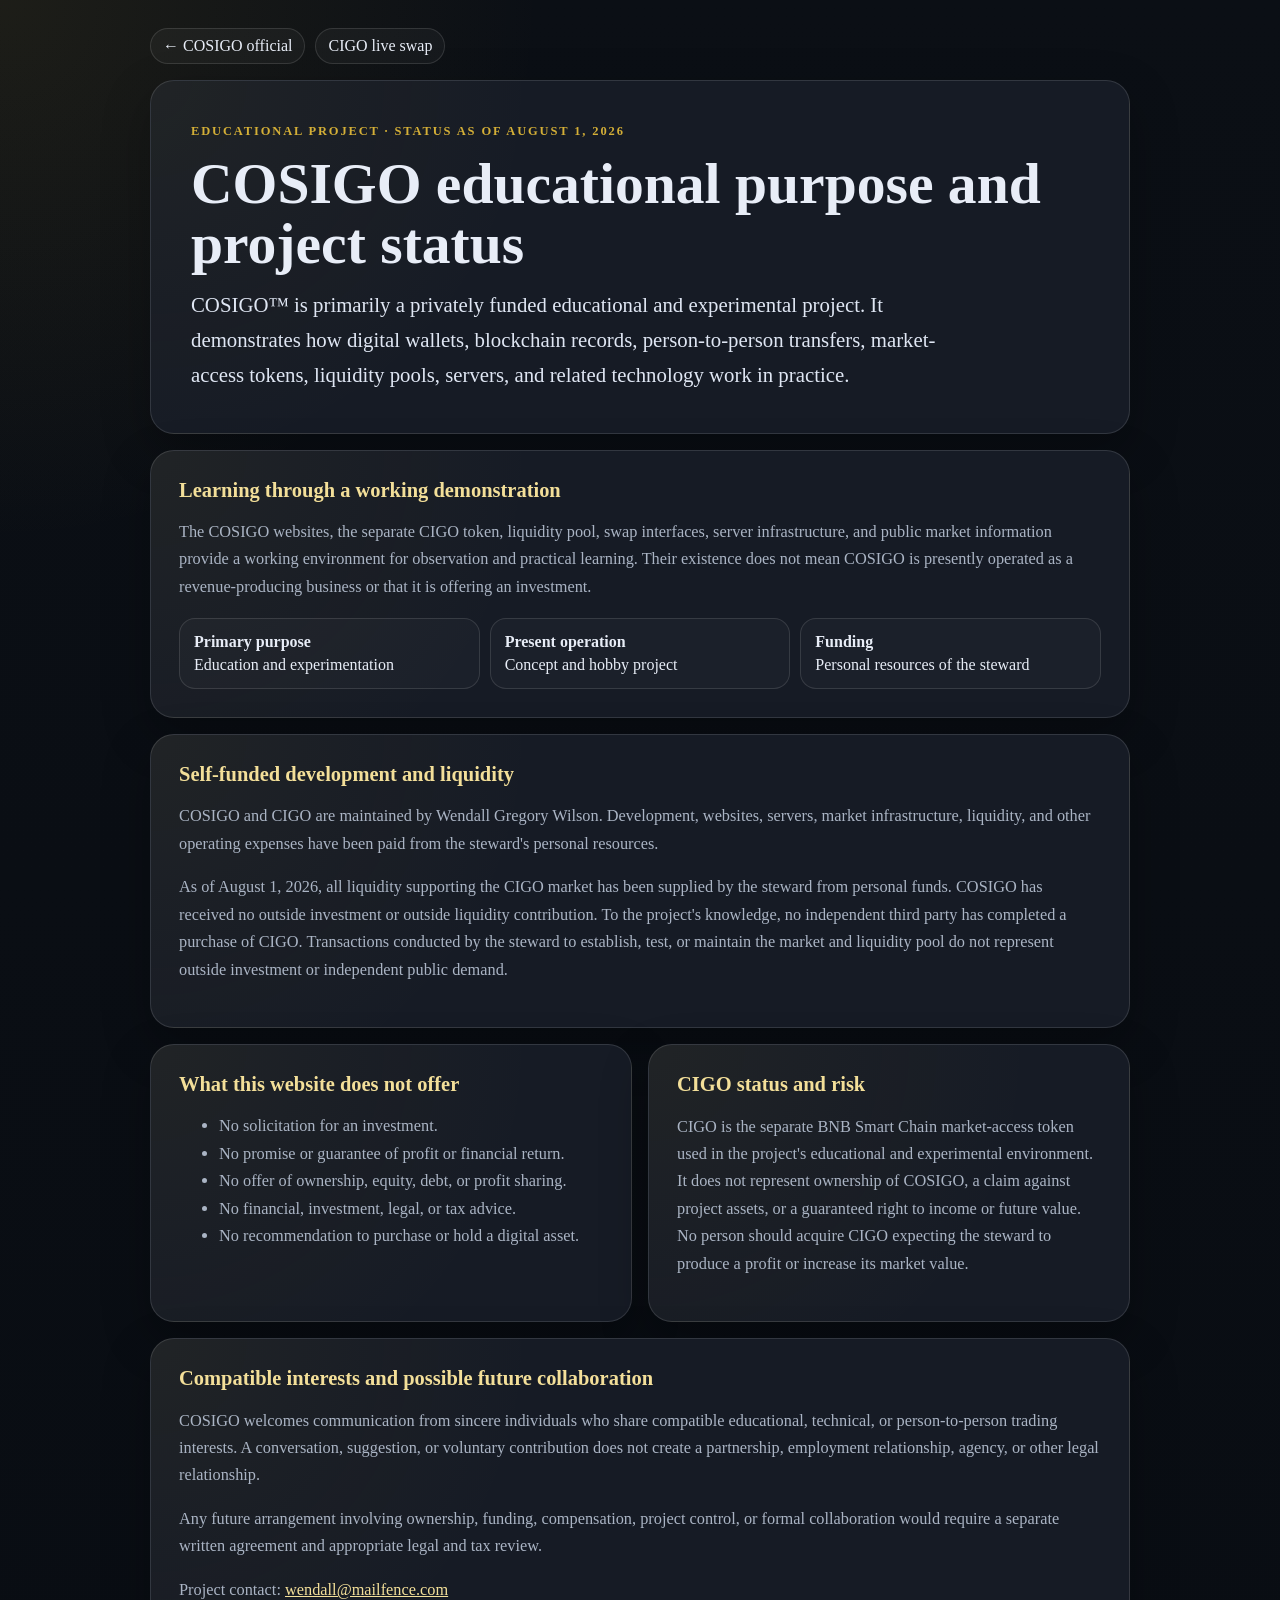
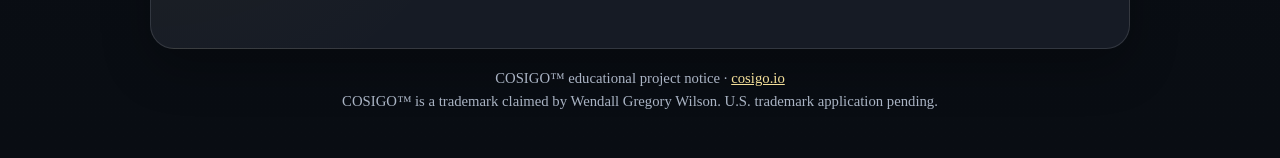
==== public/project-status.html @ 33da20d5 "Publish educational project status notice" ====
<!doctype html>
<html lang="en">
<head>
  <meta charset="utf-8">
  <title>COSIGO Educational Purpose and Project Status</title>
  <meta name="description" content="Official COSIGO educational-project notice: a privately and self-funded blockchain, wallet, person-to-person transfer, token, liquidity, and server demonstration—not a business or investment offering.">
  <meta name="robots" content="index,follow,max-image-preview:large,max-snippet:-1,max-video-preview:-1">
  <meta name="viewport" content="width=device-width,initial-scale=1">
  <meta name="author" content="COSIGO">
  <meta name="theme-color" content="#0b0f15">
  <link rel="canonical" href="https://cosigo.io/project-status.html">

  <meta property="og:title" content="COSIGO Educational Purpose and Project Status">
  <meta property="og:description" content="COSIGO is a privately and self-funded educational blockchain project—not a revenue-producing business or investment offering.">
  <meta property="og:type" content="website">
  <meta property="og:url" content="https://cosigo.io/project-status.html">
  <meta property="og:site_name" content="COSIGO">
  <meta property="og:locale" content="en_US">
  <meta property="og:image" content="https://cosigo.io/shared/assets/cosigo_master/cosigo_master_512.png">
  <meta property="og:image:alt" content="COSIGO educational blockchain and digital-wallet project">

  <meta name="twitter:card" content="summary_large_image">
  <meta name="twitter:title" content="COSIGO Educational Purpose and Project Status">
  <meta name="twitter:description" content="Privately funded educational blockchain, wallet, token, liquidity, and server demonstration—not an investment offering.">
  <meta name="twitter:image" content="https://cosigo.io/shared/assets/cosigo_master/cosigo_master_512.png">

  <link rel="icon" href="/favicon.ico">
  <link rel="icon" type="image/svg+xml" href="/favicon.svg">
  <link rel="apple-touch-icon" sizes="180x180" href="/apple-touch-icon.png">

  <script type="application/ld+json">
  {
    "@context": "https://schema.org",
    "@type": "WebPage",
    "name": "COSIGO Educational Purpose and Project Status",
    "url": "https://cosigo.io/project-status.html",
    "description": "Official notice describing COSIGO as a privately and self-funded educational and experimental blockchain project, not a revenue-producing business or investment offering.",
    "datePublished": "2026-08-01",
    "dateModified": "2026-08-01",
    "inLanguage": "en",
    "isPartOf": {
      "@type": "WebSite",
      "name": "COSIGO",
      "url": "https://cosigo.io/"
    },
    "about": [
      {"@type":"Thing","name":"Blockchain education"},
      {"@type":"Thing","name":"Digital-wallet education"},
      {"@type":"Thing","name":"Person-to-person digital transfers"},
      {"@type":"Thing","name":"Liquidity-pool demonstration"},
      {"@type":"Thing","name":"Self-hosted server infrastructure"}
    ],
    "author": {
      "@type": "Person",
      "name": "Wendall Gregory Wilson"
    }
  }
  </script>

  <style>
    :root{--bg:#0b0f15;--panel:#171d27;--line:rgba(255,255,255,.12);--ink:#e8edf7;--muted:#aab4c4;--gold:#d4af37;--soft:#f3df99}
    *{box-sizing:border-box}
    body{margin:0;background:radial-gradient(circle at top left,rgba(212,175,55,.09),transparent 34rem),linear-gradient(180deg,#0b0f15,#090d13);color:var(--ink);font-family:ui-serif,Georgia,"Times New Roman",serif}
    a{color:var(--soft)}
    .wrap{width:min(980px,calc(100% - 36px));margin:28px auto 44px}
    nav{display:flex;flex-wrap:wrap;gap:10px;margin-bottom:16px}
    nav a{padding:8px 12px;border:1px solid var(--line);border-radius:999px;color:var(--ink);text-decoration:none;background:rgba(255,255,255,.035)}
    header,.card{border:1px solid var(--line);border-radius:24px;background:radial-gradient(circle at top left,rgba(212,175,55,.055),transparent 24rem),rgba(23,29,39,.96);box-shadow:0 18px 48px rgba(0,0,0,.28)}
    header{padding:clamp(22px,4vw,40px)}
    .eyebrow{margin:0 0 12px;color:var(--gold);font-size:.78rem;font-weight:700;letter-spacing:.15em;text-transform:uppercase}
    h1{margin:0 0 14px;font-size:clamp(2rem,5vw,3.6rem);line-height:1.04}
    h2{margin:0 0 10px;color:var(--soft);font-size:1.28rem}
    p,li{color:var(--muted);font-size:1.02rem;line-height:1.68}
    .lead{max-width:760px;margin:0;color:#dfe6f3;font-size:clamp(1.08rem,2.4vw,1.3rem)}
    .grid{display:grid;grid-template-columns:repeat(2,minmax(0,1fr));gap:16px;margin-top:16px}
    .card{padding:clamp(20px,3vw,28px)}
    .full{grid-column:1/-1}
    .facts{display:grid;grid-template-columns:repeat(3,minmax(0,1fr));gap:10px;margin-top:18px}
    .fact{padding:14px;border:1px solid var(--line);border-radius:16px;background:rgba(255,255,255,.025)}
    .fact strong{display:block;margin-bottom:5px;color:var(--ink)}
    footer{margin-top:18px;color:var(--muted);font-size:.92rem;line-height:1.6;text-align:center}
    @media(max-width:720px){.grid,.facts{grid-template-columns:1fr}}
  </style>
</head>
<body>
  <main class="wrap">
    <nav aria-label="Project links">
      <a href="/">&larr; COSIGO official</a>
      <a href="https://trade.cosigo.io/">CIGO live swap</a>
    </nav>

    <header>
      <p class="eyebrow">Educational project · Status as of August 1, 2026</p>
      <h1>COSIGO educational purpose and project status</h1>
      <p class="lead">
        COSIGO&trade; is primarily a privately funded educational and experimental project. It demonstrates how
        digital wallets, blockchain records, person-to-person transfers, market-access tokens, liquidity pools,
        servers, and related technology work in practice.
      </p>
    </header>

    <section class="grid" aria-label="COSIGO project status">
      <article class="card full">
        <h2>Learning through a working demonstration</h2>
        <p>
          The COSIGO websites, the separate CIGO token, liquidity pool, swap interfaces, server infrastructure,
          and public market information provide a working environment for observation and practical learning.
          Their existence does not mean COSIGO is presently operated as a revenue-producing business or that it
          is offering an investment.
        </p>

        <div class="facts" aria-label="Current project facts">
          <div class="fact">
            <strong>Primary purpose</strong>
            Education and experimentation
          </div>
          <div class="fact">
            <strong>Present operation</strong>
            Concept and hobby project
          </div>
          <div class="fact">
            <strong>Funding</strong>
            Personal resources of the steward
          </div>
        </div>
      </article>

      <article class="card full">
        <h2>Self-funded development and liquidity</h2>
        <p>
          COSIGO and CIGO are maintained by Wendall Gregory Wilson. Development, websites, servers, market
          infrastructure, liquidity, and other operating expenses have been paid from the steward's personal
          resources.
        </p>
        <p>
          As of August 1, 2026, all liquidity supporting the CIGO market has been supplied by the steward from
          personal funds. COSIGO has received no outside investment or outside liquidity contribution. To the
          project's knowledge, no independent third party has completed a purchase of CIGO. Transactions conducted
          by the steward to establish, test, or maintain the market and liquidity pool do not represent outside
          investment or independent public demand.
        </p>
      </article>

      <article class="card">
        <h2>What this website does not offer</h2>
        <ul>
          <li>No solicitation for an investment.</li>
          <li>No promise or guarantee of profit or financial return.</li>
          <li>No offer of ownership, equity, debt, or profit sharing.</li>
          <li>No financial, investment, legal, or tax advice.</li>
          <li>No recommendation to purchase or hold a digital asset.</li>
        </ul>
      </article>

      <article class="card">
        <h2>CIGO status and risk</h2>
        <p>
          CIGO is the separate BNB Smart Chain market-access token used in the project's educational and
          experimental environment. It does not represent ownership of COSIGO, a claim against project assets,
          or a guaranteed right to income or future value. No person should acquire CIGO expecting the steward
          to produce a profit or increase its market value.
        </p>
      </article>

      <article class="card full">
        <h2>Compatible interests and possible future collaboration</h2>
        <p>
          COSIGO welcomes communication from sincere individuals who share compatible educational, technical,
          or person-to-person trading interests. A conversation, suggestion, or voluntary contribution does not
          create a partnership, employment relationship, agency, or other legal relationship.
        </p>
        <p>
          Any future arrangement involving ownership, funding, compensation, project control, or formal
          collaboration would require a separate written agreement and appropriate legal and tax review.
        </p>
        <p>Project contact: <a href="mailto:wendall@mailfence.com">wendall@mailfence.com</a></p>
      </article>
    </section>

    <footer>
      COSIGO&trade; educational project notice · <a href="/">cosigo.io</a><br>
      COSIGO&trade; is a trademark claimed by Wendall Gregory Wilson. U.S. trademark application pending.
    </footer>
  </main>
</body>
</html>
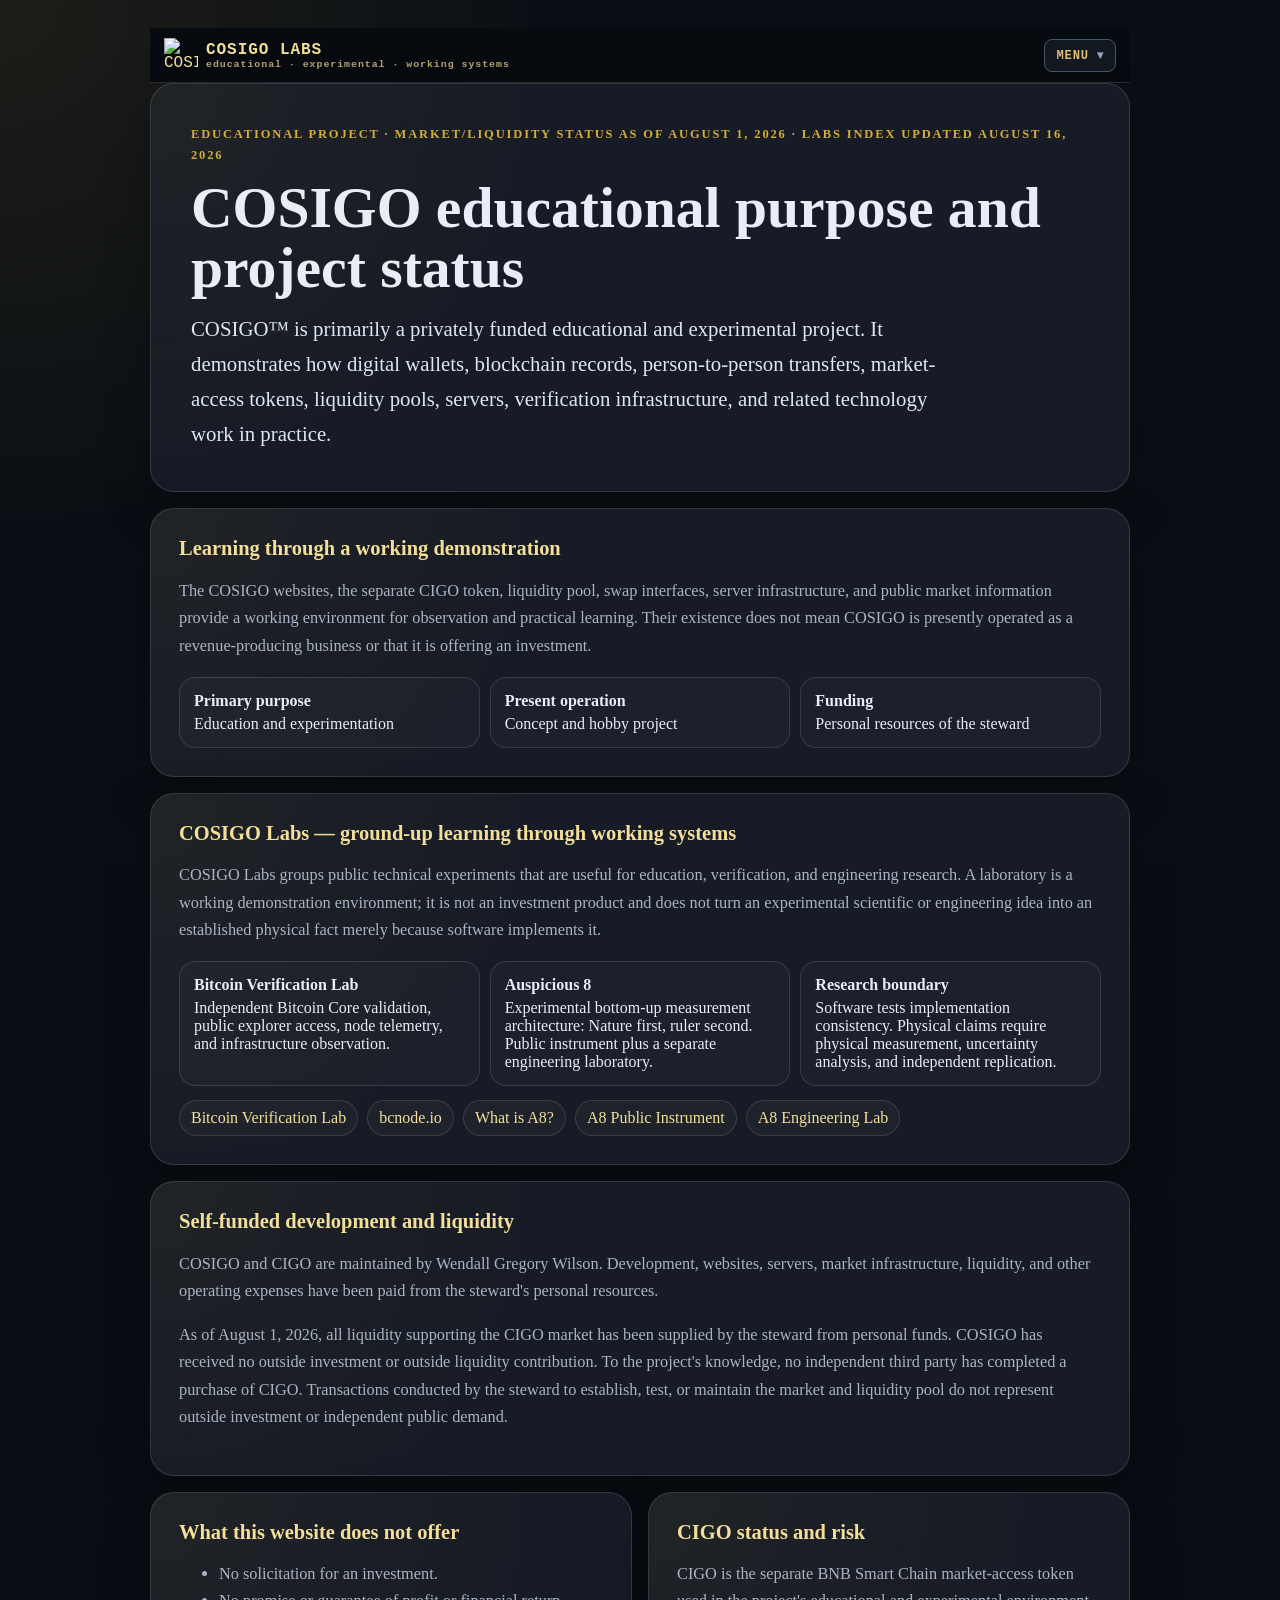
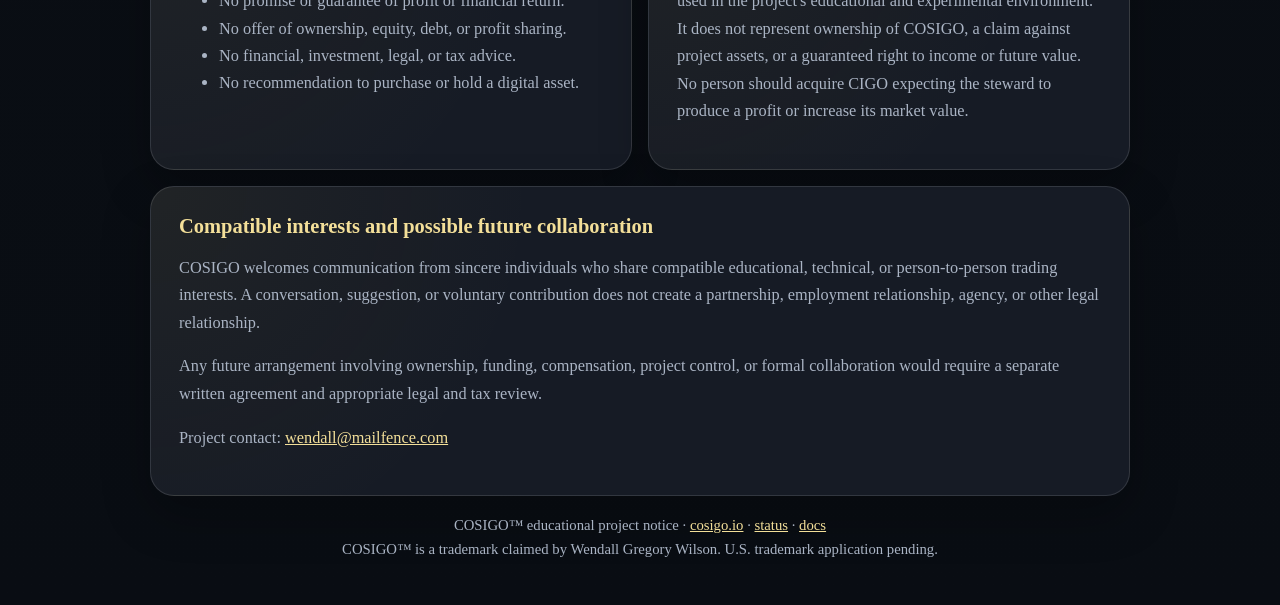
==== commit 320a2fd5: "cosigo: standardize project status navigation" ====
--- a/public/project-status.html
+++ b/public/project-status.html
@@ -2,26 +2,26 @@
 <html lang="en">
 <head>
   <meta charset="utf-8">
-  <title>COSIGO Educational Purpose and Project Status</title>
-  <meta name="description" content="Official COSIGO educational-project notice: a privately and self-funded blockchain, wallet, person-to-person transfer, token, liquidity, and server demonstration—not a business or investment offering.">
+  <title>COSIGO Educational Purpose, Project Status & Labs</title>
+  <meta name="description" content="Official COSIGO educational-project notice: a privately and self-funded blockchain, wallet, person-to-person transfer, token, liquidity, server, Bitcoin verification, and experimental measurement demonstration—not a business or investment offering.">
   <meta name="robots" content="index,follow,max-image-preview:large,max-snippet:-1,max-video-preview:-1">
   <meta name="viewport" content="width=device-width,initial-scale=1">
   <meta name="author" content="COSIGO">
   <meta name="theme-color" content="#0b0f15">
   <link rel="canonical" href="https://cosigo.io/project-status.html">
 
-  <meta property="og:title" content="COSIGO Educational Purpose and Project Status">
-  <meta property="og:description" content="COSIGO is a privately and self-funded educational blockchain project—not a revenue-producing business or investment offering.">
+  <meta property="og:title" content="COSIGO Educational Purpose, Project Status & Labs">
+  <meta property="og:description" content="COSIGO is a privately and self-funded educational project—not a revenue-producing business or investment offering. This page also identifies its public Bitcoin verification and Auspicious 8 laboratory surfaces.">
   <meta property="og:type" content="website">
   <meta property="og:url" content="https://cosigo.io/project-status.html">
   <meta property="og:site_name" content="COSIGO">
   <meta property="og:locale" content="en_US">
   <meta property="og:image" content="https://cosigo.io/shared/assets/cosigo_master/cosigo_master_512.png">
-  <meta property="og:image:alt" content="COSIGO educational blockchain and digital-wallet project">
+  <meta property="og:image:alt" content="COSIGO educational project and laboratory status">
 
   <meta name="twitter:card" content="summary_large_image">
-  <meta name="twitter:title" content="COSIGO Educational Purpose and Project Status">
-  <meta name="twitter:description" content="Privately funded educational blockchain, wallet, token, liquidity, and server demonstration—not an investment offering.">
+  <meta name="twitter:title" content="COSIGO Educational Purpose, Project Status & Labs">
+  <meta name="twitter:description" content="Privately funded educational blockchain, wallet, infrastructure, verification and measurement demonstrations—not an investment offering.">
   <meta name="twitter:image" content="https://cosigo.io/shared/assets/cosigo_master/cosigo_master_512.png">
 
   <link rel="icon" href="/favicon.ico">
@@ -32,11 +32,11 @@
   {
     "@context": "https://schema.org",
     "@type": "WebPage",
-    "name": "COSIGO Educational Purpose and Project Status",
+    "name": "COSIGO Educational Purpose, Project Status & Labs",
     "url": "https://cosigo.io/project-status.html",
-    "description": "Official notice describing COSIGO as a privately and self-funded educational and experimental blockchain project, not a revenue-producing business or investment offering.",
+    "description": "Official notice describing COSIGO as a privately and self-funded educational and experimental project, not a revenue-producing business or investment offering, with public links to its working laboratories.",
     "datePublished": "2026-08-01",
-    "dateModified": "2026-08-01",
+    "dateModified": "2026-08-16",
     "inLanguage": "en",
     "isPartOf": {
       "@type": "WebSite",
@@ -48,7 +48,9 @@
       {"@type":"Thing","name":"Digital-wallet education"},
       {"@type":"Thing","name":"Person-to-person digital transfers"},
       {"@type":"Thing","name":"Liquidity-pool demonstration"},
-      {"@type":"Thing","name":"Self-hosted server infrastructure"}
+      {"@type":"Thing","name":"Self-hosted server infrastructure"},
+      {"@type":"Thing","name":"Independent Bitcoin verification"},
+      {"@type":"Thing","name":"Auspicious 8 experimental measurement research"}
     ],
     "author": {
       "@type": "Person",
@@ -63,8 +65,14 @@
     body{margin:0;background:radial-gradient(circle at top left,rgba(212,175,55,.09),transparent 34rem),linear-gradient(180deg,#0b0f15,#090d13);color:var(--ink);font-family:ui-serif,Georgia,"Times New Roman",serif}
     a{color:var(--soft)}
     .wrap{width:min(980px,calc(100% - 36px));margin:28px auto 44px}
-    nav{display:flex;flex-wrap:wrap;gap:10px;margin-bottom:16px}
-    nav a{padding:8px 12px;border:1px solid var(--line);border-radius:999px;color:var(--ink);text-decoration:none;background:rgba(255,255,255,.035)}
+    .labs-nav{display:flex;align-items:center;justify-content:space-between;gap:14px;flex-wrap:wrap;margin-bottom:16px;padding:10px 12px;border:1px solid var(--line);border-radius:20px;background:rgba(255,255,255,.035);box-shadow:0 12px 30px rgba(0,0,0,.18)}
+    .labs-brand{display:inline-flex;align-items:center;gap:10px;color:var(--ink);text-decoration:none;font-weight:800;letter-spacing:.05em}
+    .labs-brand img{width:34px;height:34px;object-fit:contain;border-radius:9px}
+    .labs-brand span{display:block}
+    .labs-brand small{display:block;color:var(--muted);font-size:.72rem;font-weight:400;letter-spacing:.02em}
+    .labs-links{display:flex;flex-wrap:wrap;gap:8px;justify-content:flex-end}
+    .labs-links a{padding:8px 12px;border:1px solid var(--line);border-radius:999px;color:var(--ink);text-decoration:none;background:rgba(255,255,255,.035)}
+    .labs-links a:hover{border-color:rgba(212,175,55,.48);background:rgba(212,175,55,.08)}
     header,.card{border:1px solid var(--line);border-radius:24px;background:radial-gradient(circle at top left,rgba(212,175,55,.055),transparent 24rem),rgba(23,29,39,.96);box-shadow:0 18px 48px rgba(0,0,0,.28)}
     header{padding:clamp(22px,4vw,40px)}
     .eyebrow{margin:0 0 12px;color:var(--gold);font-size:.78rem;font-weight:700;letter-spacing:.15em;text-transform:uppercase}
@@ -78,24 +86,166 @@
     .facts{display:grid;grid-template-columns:repeat(3,minmax(0,1fr));gap:10px;margin-top:18px}
     .fact{padding:14px;border:1px solid var(--line);border-radius:16px;background:rgba(255,255,255,.025)}
     .fact strong{display:block;margin-bottom:5px;color:var(--ink)}
+    .lab-links{display:flex;flex-wrap:wrap;gap:9px;margin-top:14px}
+    .lab-links a{padding:8px 11px;border:1px solid var(--line);border-radius:999px;text-decoration:none;background:rgba(255,255,255,.03)}
     footer{margin-top:18px;color:var(--muted);font-size:.92rem;line-height:1.6;text-align:center}
-    @media(max-width:720px){.grid,.facts{grid-template-columns:1fr}}
+    @media(max-width:720px){.grid,.facts{grid-template-columns:1fr}.labs-nav{align-items:flex-start}.labs-links{justify-content:flex-start}}
   </style>
+
+<style id="a8-standard-dropdown-menu">
+/* A8 SINGLE DROPDOWN NAV · SITE STANDARD */
+#a8-topside-coherence-02{
+  display:block;
+  margin:0;
+  padding:10px 14px;
+  border-bottom:1px solid rgba(255,255,255,.14);
+  background:rgba(7,11,16,.96);
+  font-family:ui-monospace,SFMono-Regular,Menlo,Consolas,"Liberation Mono",monospace;
+}
+
+#a8-topside-coherence-02 .a8-topline{
+  max-width:1440px;
+  margin:0 auto;
+  display:flex;
+  gap:12px;
+  align-items:center;
+  flex-wrap:wrap;
+}
+
+#a8-topside-coherence-02 .cosigo-global-brand{
+  display:flex;
+  gap:8px;
+  align-items:center;
+  text-decoration:none;
+}
+
+#a8-topside-coherence-02 .cosigo-global-brand img{
+  width:34px;
+  height:34px;
+  object-fit:contain;
+}
+
+#a8-topside-coherence-02 .cosigo-global-brand span{
+  font-weight:900;
+  letter-spacing:.06em;
+}
+
+#a8-topside-coherence-02 .cosigo-global-brand small{
+  display:block;
+  opacity:.72;
+  font-size:.62rem;
+}
+
+#a8-topside-coherence-02 a{
+  text-decoration:none;
+}
+
+#a8-topside-coherence-02 .a8-menu{
+  position:relative;
+  margin-left:auto;
+}
+
+#a8-topside-coherence-02 .a8-menu summary{
+  list-style:none;
+  cursor:pointer;
+  padding:8px 11px;
+  border:1px solid #425467;
+  border-radius:8px;
+  background:#111820;
+  color:#e0bd72;
+  font-size:.76rem;
+  font-weight:900;
+  letter-spacing:.07em;
+  user-select:none;
+}
+
+#a8-topside-coherence-02 .a8-menu summary::-webkit-details-marker{
+  display:none;
+}
+
+#a8-topside-coherence-02 .a8-menu summary::after{
+  content:" ▾";
+  color:#92a5b8;
+}
+
+#a8-topside-coherence-02 .a8-menu[open] summary::after{
+  content:" ▴";
+}
+
+#a8-topside-coherence-02 .a8-menu-panel{
+  position:absolute;
+  z-index:1000;
+  right:0;
+  top:calc(100% + 7px);
+  min-width:180px;
+  padding:7px;
+  border:1px solid #425467;
+  border-radius:9px;
+  background:#0d141b;
+  box-shadow:0 12px 28px rgba(0,0,0,.38);
+}
+
+#a8-topside-coherence-02 .a8-menu-panel a{
+  display:block;
+  padding:9px 10px;
+  border-radius:6px;
+  color:#c8ddf5;
+  font-size:.78rem;
+  font-weight:800;
+  white-space:nowrap;
+}
+
+#a8-topside-coherence-02 .a8-menu-panel a:hover,
+#a8-topside-coherence-02 .a8-menu-panel a:focus,
+#a8-topside-coherence-02 .a8-menu-panel a[aria-current="page"]{
+  background:#182431;
+  color:#fff;
+}
+
+@media(max-width:760px){
+  #a8-topside-coherence-02 .a8-menu-panel{
+    min-width:170px;
+  }
+}
+</style>
+
 </head>
 <body>
   <main class="wrap">
-    <nav aria-label="Project links">
-      <a href="/">&larr; COSIGO official</a>
-      <a href="https://trade.cosigo.io/">CIGO live swap</a>
+    <nav id="a8-topside-coherence-02" aria-label="COSIGO Labs and project links">
+      <div class="a8-topline">
+        <a class="cosigo-global-brand" href="/">
+          <img src="/shared/assets/cosigo_master/cosigo_master_64.png" alt="COSIGO">
+          <span>
+            COSIGO LABS
+            <small>educational · experimental · working systems</small>
+          </span>
+        </a>
+
+        <details class="a8-menu">
+          <summary>MENU</summary>
+          <div class="a8-menu-panel">
+            <a href="/">COSIGO Home</a>
+            <a href="/status.html">Status</a>
+            <a href="https://docs.cosigo.io/">Docs</a>
+            <a href="https://node.cosigo.io/">Bitcoin Verification Lab</a>
+            <a href="https://bcnode.io/">bcnode.io</a>
+            <a href="https://about.cosigo.io/">What is A8?</a>
+            <a href="https://a8.cosigo.io/">A8 Public</a>
+            <a href="https://lab.cosigo.io/">A8 Engineering</a>
+            <a href="https://trade.cosigo.io/">CIGO Trade</a>
+          </div>
+        </details>
+      </div>
     </nav>
 
     <header>
-      <p class="eyebrow">Educational project · Status as of August 1, 2026</p>
+      <p class="eyebrow">Educational project · Market/liquidity status as of August 1, 2026 · Labs index updated August 16, 2026</p>
       <h1>COSIGO educational purpose and project status</h1>
       <p class="lead">
         COSIGO&trade; is primarily a privately funded educational and experimental project. It demonstrates how
         digital wallets, blockchain records, person-to-person transfers, market-access tokens, liquidity pools,
-        servers, and related technology work in practice.
+        servers, verification infrastructure, and related technology work in practice.
       </p>
     </header>
 
@@ -122,6 +272,36 @@
             <strong>Funding</strong>
             Personal resources of the steward
           </div>
+        </div>
+      </article>
+
+      <article class="card full">
+        <h2>COSIGO Labs — ground-up learning through working systems</h2>
+        <p>
+          COSIGO Labs groups public technical experiments that are useful for education, verification, and engineering research.
+          A laboratory is a working demonstration environment; it is not an investment product and does not turn an experimental
+          scientific or engineering idea into an established physical fact merely because software implements it.
+        </p>
+        <div class="facts" aria-label="COSIGO laboratory projects">
+          <div class="fact">
+            <strong>Bitcoin Verification Lab</strong>
+            Independent Bitcoin Core validation, public explorer access, node telemetry, and infrastructure observation.
+          </div>
+          <div class="fact">
+            <strong>Auspicious 8</strong>
+            Experimental bottom-up measurement architecture: Nature first, ruler second. Public instrument plus a separate engineering laboratory.
+          </div>
+          <div class="fact">
+            <strong>Research boundary</strong>
+            Software tests implementation consistency. Physical claims require physical measurement, uncertainty analysis, and independent replication.
+          </div>
+        </div>
+        <div class="lab-links">
+          <a href="https://node.cosigo.io/">Bitcoin Verification Lab</a>
+          <a href="https://bcnode.io/">bcnode.io</a>
+          <a href="https://about.cosigo.io/">What is A8?</a>
+          <a href="https://a8.cosigo.io/">A8 Public Instrument</a>
+          <a href="https://lab.cosigo.io/">A8 Engineering Lab</a>
         </div>
       </article>
 
@@ -178,7 +358,8 @@
     </section>
 
     <footer>
-      COSIGO&trade; educational project notice · <a href="/">cosigo.io</a><br>
+      COSIGO&trade; educational project notice · <a href="/">cosigo.io</a> ·
+      <a href="/status.html">status</a> · <a href="https://docs.cosigo.io/">docs</a><br>
       COSIGO&trade; is a trademark claimed by Wendall Gregory Wilson. U.S. trademark application pending.
     </footer>
   </main>
